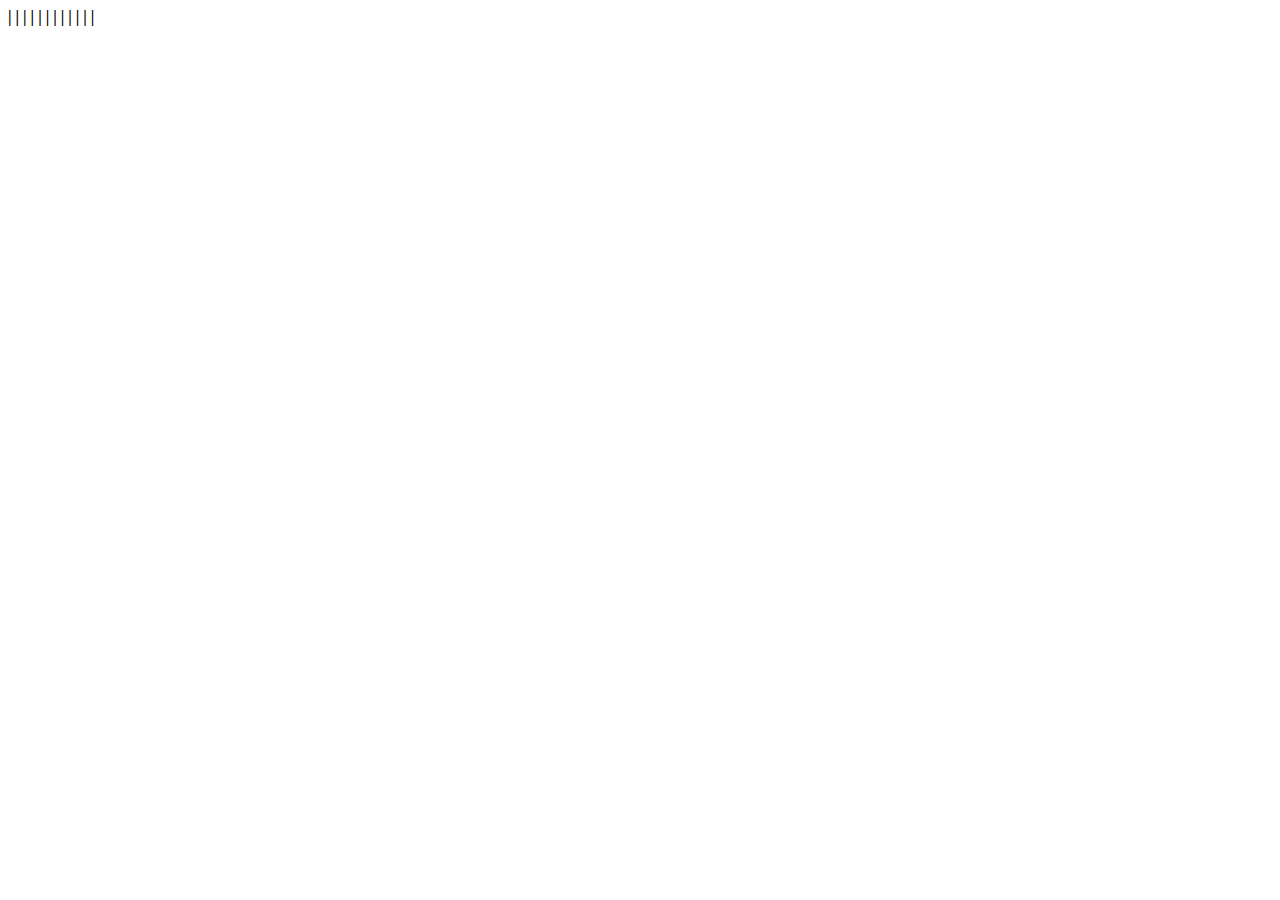
==== clock.html @ 8a9f5f5e "update all files" ====
<!DOCTYPE html>
<html lang="en">
  <head>
    <meta charset="UTF-8" />
    <meta name="viewport" content="width=device-width, initial-scale=1.0" />
    <link rel="stylesheet" href="/Myfrontend/Myfrontend/styles/clock.css" />
    <title>Analog Clock</title>
  </head>
  <body>
    <div class="container">
      <div class="clock">
        <div style="--clr: rgb(0, 247, 255); --h: 74px" id="hour" class="hand">
          <i></i>
        </div>
        <div style="--clr: rgb(255, 94, 0); --h: 84px" id="min" class="hand">
          <i></i>
        </div>
        <div style="--clr: rgb(144, 33, 148); --h: 94px" id="sec" class="hand">
          <i></i>
        </div>
        <span style="--i: 1"><b>|</b></span>
        <span style="--i: 2"><b>|</b></span>
        <span style="--i: 3"><b>|</b></span>
        <span style="--i: 4"><b>|</b></span>
        <span style="--i: 5"><b>|</b></span>
        <span style="--i: 6"><b>|</b></span>
        <span style="--i: 7"><b>|</b></span>
        <span style="--i: 8"><b>|</b></span>
        <span style="--i: 9"><b>|</b></span>
        <span style="--i: 10"><b>|</b></span>
        <span style="--i: 11"><b>|</b></span>
        <span style="--i: 12"><b>|</b></span>
      </div>
    </div>
    <script src="/Myfrontend/Myfrontend/javascript/clock.js"></script>
  </body>
</html>
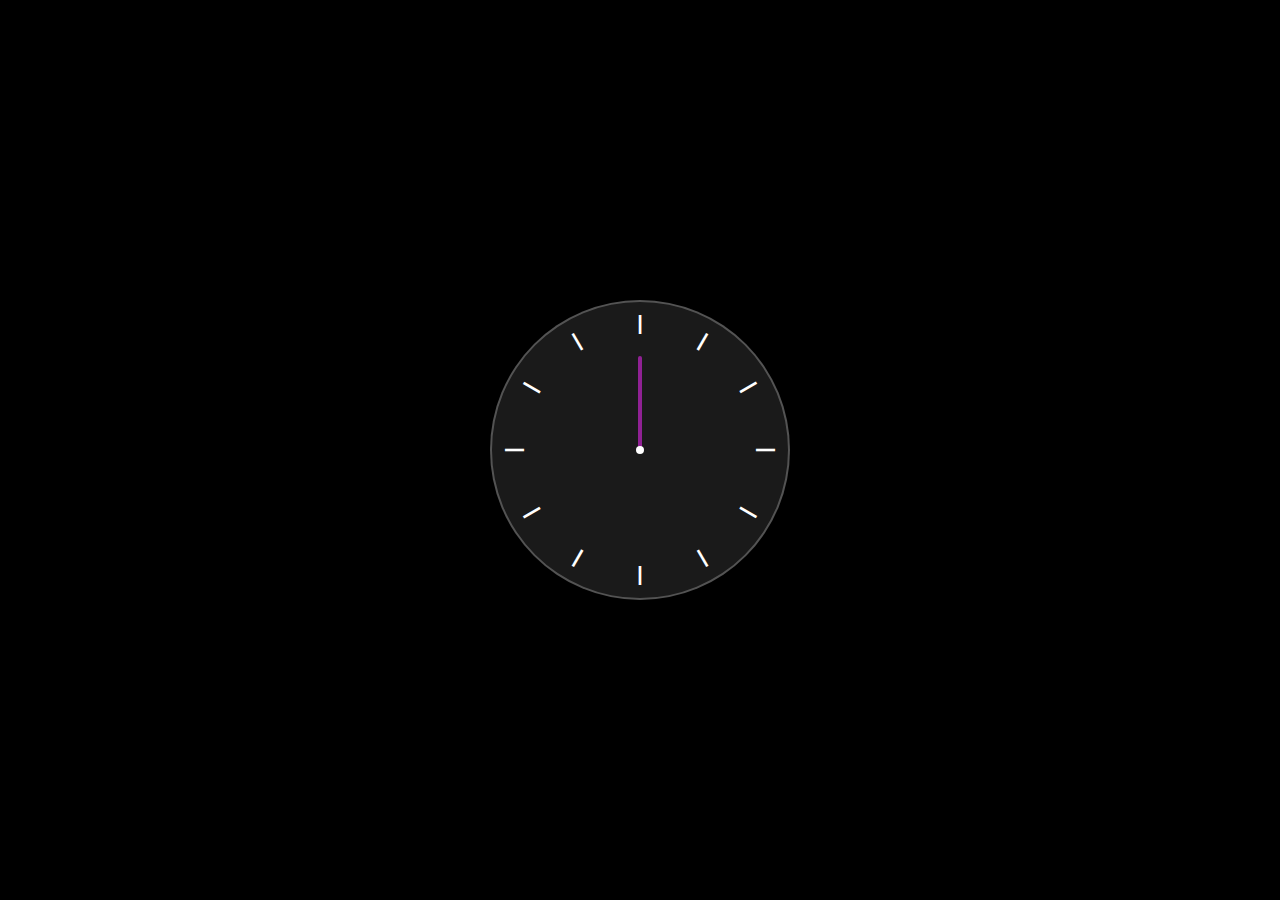
==== commit 5f804e77: "updated" ====
--- a/clock.html
+++ b/clock.html
@@ -3,7 +3,7 @@
   <head>
     <meta charset="UTF-8" />
     <meta name="viewport" content="width=device-width, initial-scale=1.0" />
-    <link rel="stylesheet" href="/Myfrontend/Myfrontend/styles/clock.css" />
+    <link rel="stylesheet" href="clock.css" />
     <title>Analog Clock</title>
   </head>
   <body>
@@ -32,6 +32,6 @@
         <span style="--i: 12"><b>|</b></span>
       </div>
     </div>
-    <script src="/Myfrontend/Myfrontend/javascript/clock.js"></script>
+    <script src="clock.js"></script>
   </body>
 </html>
--- a/clock.css
+++ b/clock.css
@@ -0,0 +1,62 @@
+* {
+  margin: 0;
+  padding: 0;
+  box-sizing: border-box;
+  font-family: sans-serif;
+  color: white;
+}
+body {
+  display: flex;
+  justify-content: center;
+  align-items: center;
+  min-height: 100vh;
+  background-color: black;
+}
+.container {
+  position: relative;
+}
+.clock {
+  width: 300px;
+  height: 300px;
+  border-radius: 50%;
+  background-color: rgba(255, 255, 255, 0.1);
+  border: 2px solid rgba(255, 255, 255, 0.25);
+  box-shadow: 0px 0px 30px rgba(0, 0, 0, 0.9);
+  display: flex;
+  justify-content: center;
+  align-items: center;
+}
+.clock span {
+  position: absolute;
+  transform: rotate(calc(30deg * var(--i)));
+  inset: 12px;
+  text-align: center;
+}
+.clock span b {
+  transform: rotate(calc(-30deg * var(--i)));
+
+  font-size: 20px;
+}
+.clock::before {
+  content: "";
+  position: absolute;
+  width: 8px;
+  height: 8px;
+  border-radius: 50%;
+  background-color: white;
+  text-align: center;
+  z-index: 2;
+}
+.hand {
+  position: absolute;
+  display: flex;
+  justify-content: center;
+  align-items: flex-end;
+}
+.hand i {
+  position: absolute;
+  background-color: var(--clr);
+  width: 4px;
+  height: var(--h);
+  border-radius: 8px;
+}
